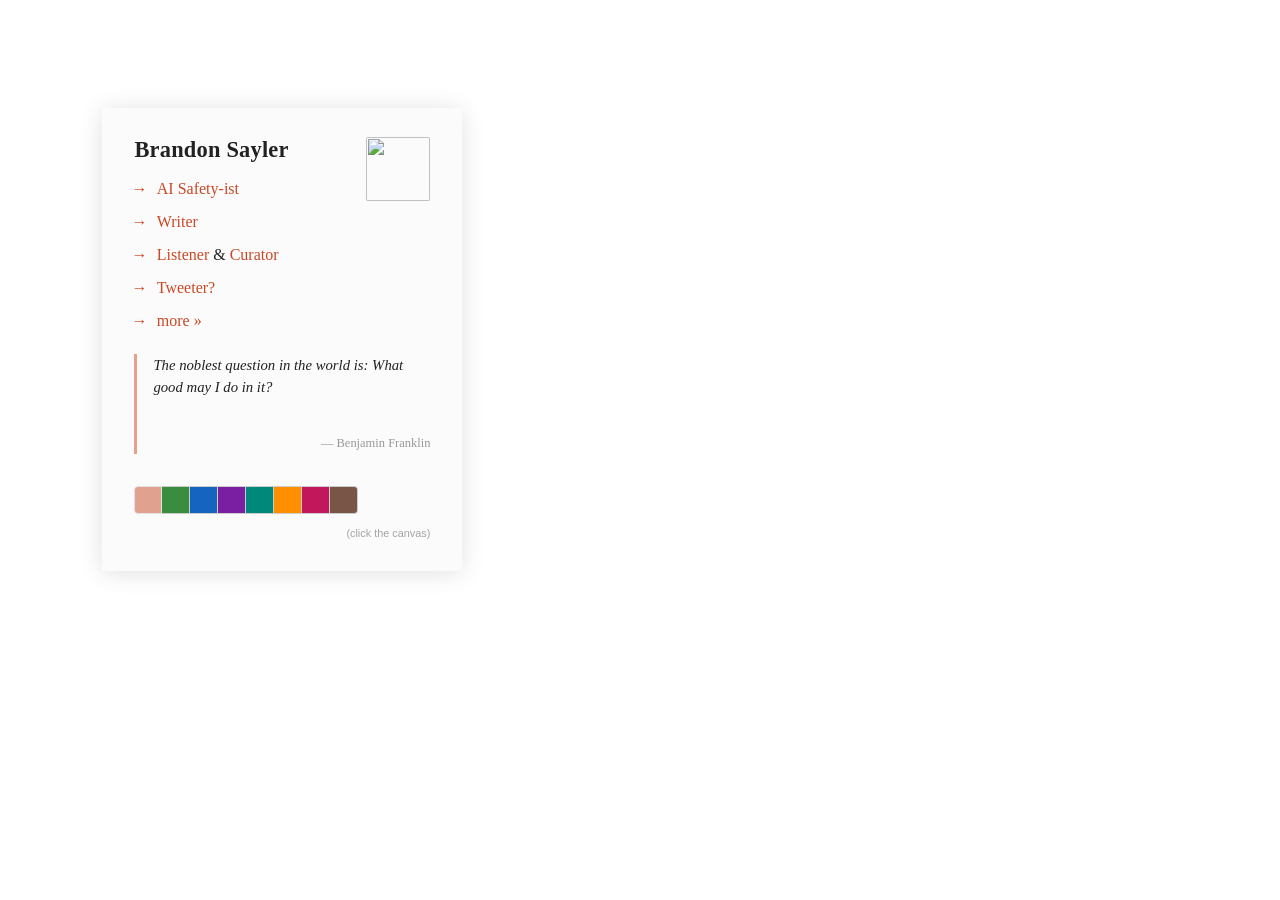
==== site/index.html @ 2794ffe9 "Initial commit: personal website with 8 fractal themes Interactive L-system fractal canvas inspired " ====
<!doctype html>
<html lang="en">
<head>
  <meta charset="utf-8">
  <meta name="viewport" content="width=device-width, initial-scale=1">
  <title>Brandon Sayler</title>
  <meta name="description" content="Brandon Sayler — AI safety researcher, writer, musician, philosopher.">
  <meta name="author" content="Brandon Sayler">
  <link rel="stylesheet" href="css/style.css">
</head>
<body class="theme-ember">
  <canvas id="canvas"></canvas>

  <!-- Floating cursor SVG -->
  <svg xmlns="http://www.w3.org/2000/svg" id="cursor-svg">
    <circle id="halo" class="ring" cx="0" cy="0" r="10" stroke-width="4" fill="none"></circle>
    <circle id="dot" class="ring" cx="0" cy="0" r="4"></circle>
  </svg>

  <div id="overlay">
    <div id="card-container">
      <div id="card" class="card">
        <!-- Theme photos (one visible per theme) -->
        <img class="theme-photo only-ember" src="img/brandon-1.jpg" alt="">
        <img class="theme-photo only-forest" src="img/brandon-3.jpg" alt="">
        <img class="theme-photo only-ocean" src="img/brandon-2.jpg" alt="">
        <img class="theme-photo only-violet" src="img/brandon-4.png" alt="">
        <img class="theme-photo only-aurora" src="img/yellow.jpg" alt="">
        <img class="theme-photo only-solar" src="img/red.jpg" alt="">
        <img class="theme-photo only-cosmic" src="img/green.jpg" alt="">
        <img class="theme-photo only-terra" src="img/blue.png" alt="">

        <h1>Brandon Sayler</h1>
        <ul class="links">
          <li><span class="arrow">&rarr;</span><a href="https://linkedin.com/in/brandonsayler">AI Safety-ist</a></li>
          <li><span class="arrow">&rarr;</span><a href="https://sayler.substack.com">Writer</a></li>
          <li><span class="arrow">&rarr;</span><a href="https://stats.fm/sayler">Listener</a> &amp; <a href="https://bit.ly/brandonsmusictaste">Curator</a></li>
          <li><span class="arrow">&rarr;</span><a href="https://x.com/brandonsayler">Tweeter?</a></li>
          <li><span class="arrow">&rarr;</span><a href="#" id="toggle-more">more &raquo;</a></li>
        </ul>

        <!-- Fixed quotes per theme (never change, shown/hidden by CSS) -->
        <blockquote>
          <span class="quote-text only-ember">
            The noblest question in the world is: What good may I do in it?
          </span>
          <span class="quote-text only-forest">
            He who has a why to live can bear almost any how.
          </span>
          <span class="quote-text only-ocean">
            The reasonable man adapts himself to the world; the unreasonable
            one persists in trying to adapt the world to himself. Therefore
            all progress depends on the unreasonable man.
          </span>
          <span class="quote-text only-violet">
            Poetry is when an emotion has found its thought and the thought has found words.
          </span>
          <span class="quote-text only-aurora">
            Somewhere, something incredible is waiting to be known.
          </span>
          <span class="quote-text only-solar">
            Any sufficiently advanced technology is indistinguishable from magic.
          </span>
          <span class="quote-text only-cosmic">
            Not only is the universe stranger than we imagine, it is stranger than we can imagine.
          </span>
          <span class="quote-text only-terra">
            Imagination is more important than knowledge. Knowledge is limited. Imagination encircles the world.
          </span>
          <small class="quote-author only-ember"><a href="https://en.wikipedia.org/wiki/Benjamin_Franklin" target="_blank" rel="noopener">Benjamin Franklin</a></small>
          <small class="quote-author only-forest"><a href="https://en.wikipedia.org/wiki/Friedrich_Nietzsche" target="_blank" rel="noopener">Friedrich Nietzsche</a></small>
          <small class="quote-author only-ocean"><a href="https://en.wikipedia.org/wiki/George_Bernard_Shaw" target="_blank" rel="noopener">George Bernard Shaw</a></small>
          <small class="quote-author only-violet"><a href="https://en.wikipedia.org/wiki/Robert_Frost" target="_blank" rel="noopener">Robert Frost</a></small>
          <small class="quote-author only-aurora"><a href="https://en.wikipedia.org/wiki/Carl_Sagan" target="_blank" rel="noopener">Carl Sagan</a></small>
          <small class="quote-author only-solar"><a href="https://en.wikipedia.org/wiki/Arthur_C._Clarke" target="_blank" rel="noopener">Arthur C. Clarke</a></small>
          <small class="quote-author only-cosmic"><a href="https://en.wikipedia.org/wiki/Arthur_Eddington" target="_blank" rel="noopener">Arthur Eddington</a></small>
          <small class="quote-author only-terra"><a href="https://en.wikipedia.org/wiki/Albert_Einstein" target="_blank" rel="noopener">Albert Einstein</a></small>
        </blockquote>

        <!-- Fractal selector buttons (colored dots) — 8 themes -->
        <div id="fractals" class="btn-row">
          <button class="fractal-btn first active" data-theme="ember" title="Sierpinski Triangle"></button>
          <button class="fractal-btn" data-theme="forest" title="Fractal Plant"></button>
          <button class="fractal-btn" data-theme="ocean" title="Koch Snowflake"></button>
          <button class="fractal-btn" data-theme="violet" title="Dragon Curve"></button>
          <button class="fractal-btn" data-theme="aurora" title="Julia Set"></button>
          <button class="fractal-btn" data-theme="solar" title="Lévy C Curve"></button>
          <button class="fractal-btn" data-theme="cosmic" title="Hilbert Curve"></button>
          <button class="fractal-btn last" data-theme="terra" title="Barnsley Fern"></button>
        </div>

        <!-- Canvas controls (trash + pause/play) -->
        <div id="controls" class="btn-row">
          <button id="btn-trash" class="ctrl-btn first" title="Clear canvas">&#128465;</button>
          <button id="btn-pause" class="ctrl-btn last" title="Pause">&#9646;&#9646;</button>
        </div>

        <small class="hint">(click the canvas)</small>
      </div>

      <div id="more" class="card">
        <p class="tagline">
          Researching AI safety. Writing about what matters.
          Interested in music, poetry, and philosophy.
        </p>

        <h2>Interests</h2>
        <ul class="interests">
          <li>AI Safety &amp; Alignment</li>
          <li>Philosophy of Mind</li>
          <li>Music</li>
          <li>Poetry</li>
        </ul>

        <div class="more-links">
          <a href="https://linkedin.com/in/brandonsayler" title="LinkedIn">LinkedIn</a>
          <span class="sep">&middot;</span>
          <a href="https://sayler.substack.com" title="Substack">Substack</a>
          <span class="sep">&middot;</span>
          <a href="https://stats.fm/sayler" title="stats.fm">stats.fm</a>
          <span class="sep">&middot;</span>
          <a href="https://x.com/brandonsayler" title="X / Twitter">Twitter</a>
        </div>

        <a id="toggle-less" href="#">&laquo; back</a>
      </div>
    </div>
  </div>

  <script src="js/canvas.js"></script>
  <script src="js/main.js"></script>
</body>
</html>
---- site/css/style.css ----
/* === Reset === */
*, *::before, *::after { box-sizing: border-box; margin: 0; padding: 0; }

html {
  font-size: 100%;
  -webkit-text-size-adjust: 100%;
}

body {
  font-family: 'Georgia', 'Times New Roman', serif;
  font-size: 1em;
  line-height: 1.6;
  color: #222;
  overflow: hidden;
  height: 100vh;
  width: 100vw;
  cursor: none; /* hide default cursor — we use the SVG floating cursor */
}

a {
  text-decoration: none;
  transition: color 0.4s;
}
a:hover {
  text-decoration: underline;
}

/* === Theme Colors (8 themes) === */
:root {
  --card-bg: rgba(250, 250, 250, 0.82);
  --card-shadow: rgba(0, 0, 0, 0.12);
}

/* Ember (red) */
.theme-ember { --accent: #c94925; --accent-light: #e8a08e; }
.theme-ember a { color: #c94925; }
.theme-ember a:visited { color: #e8a08e; }

/* Forest (green) */
.theme-forest { --accent: #3a8c3f; --accent-light: #7ac67e; }
.theme-forest a { color: #3a8c3f; }
.theme-forest a:visited { color: #7ac67e; }

/* Ocean (blue) */
.theme-ocean { --accent: #1565c0; --accent-light: #64b5f6; }
.theme-ocean a { color: #1565c0; }
.theme-ocean a:visited { color: #64b5f6; }

/* Violet (purple) */
.theme-violet { --accent: #7b1fa2; --accent-light: #ba68c8; }
.theme-violet a { color: #7b1fa2; }
.theme-violet a:visited { color: #ba68c8; }

/* Aurora (teal) */
.theme-aurora { --accent: #00897b; --accent-light: #4db6ac; }
.theme-aurora a { color: #00897b; }
.theme-aurora a:visited { color: #4db6ac; }

/* Solar (amber) */
.theme-solar { --accent: #ff8f00; --accent-light: #ffca28; }
.theme-solar a { color: #ff8f00; }
.theme-solar a:visited { color: #ffca28; }

/* Cosmic (pink) */
.theme-cosmic { --accent: #c2185b; --accent-light: #f06292; }
.theme-cosmic a { color: #c2185b; }
.theme-cosmic a:visited { color: #f06292; }

/* Terra (brown) */
.theme-terra { --accent: #795548; --accent-light: #a1887f; }
.theme-terra a { color: #795548; }
.theme-terra a:visited { color: #a1887f; }

/* === Canvas === */
#canvas {
  position: fixed;
  top: 0;
  left: 0;
  width: 100%;
  height: 100%;
  z-index: 0;
  cursor: none;
}

/* === Floating Cursor SVG === */
#cursor-svg {
  position: fixed;
  top: 0;
  left: 0;
  width: 100%;
  height: 100%;
  z-index: 0;
  pointer-events: none;
}

#halo, #dot {
  opacity: 0;
  transition: opacity 0.5s;
}

/* Only show cursor after mouse has moved */
html.moved #halo,
html.moved #dot {
  opacity: 0.7;
}

/* Cursor colors per theme */
.theme-ember #halo { stroke: #fdd017; }
.theme-ember #dot { fill: #fa0; }
.theme-forest #halo { stroke: #a5dd35; }
.theme-forest #dot { fill: #3a8c3f; }
.theme-ocean #halo { stroke: #88eeee; }
.theme-ocean #dot { fill: #6cc; }
.theme-violet #halo { stroke: #ba68c8; }
.theme-violet #dot { fill: #7b1fa2; }
.theme-aurora #halo { stroke: #80cbc4; }
.theme-aurora #dot { fill: #00897b; }
.theme-solar #halo { stroke: #ffe082; }
.theme-solar #dot { fill: #ff8f00; }
.theme-cosmic #halo { stroke: #f48fb1; }
.theme-cosmic #dot { fill: #c2185b; }
.theme-terra #halo { stroke: #bcaaa4; }
.theme-terra #dot { fill: #795548; }

/* === Overlay / Card === */
#overlay {
  position: relative;
  z-index: 1;
  display: flex;
  align-items: flex-start;
  justify-content: center;
  min-height: 100vh;
  padding-top: 12vh;
  pointer-events: none;
  -webkit-user-select: none;
  user-select: none;
}

#card-container {
  pointer-events: auto;
  cursor: auto; /* restore normal cursor inside card */
}

.card {
  background: var(--card-bg);
  backdrop-filter: blur(8px);
  -webkit-backdrop-filter: blur(8px);
  max-width: 340px;
  padding: 1.8em 2em;
  box-shadow: 0 2px 24px var(--card-shadow);
  border-radius: 4px;
  position: relative;
  overflow: auto;
}

#more {
  display: none;
}

/* === Theme Photos === */
.theme-photo {
  float: right;
  width: 0;
  height: 0;
  opacity: 0;
  transition: opacity 0.8s;
  border-radius: 2px;
}

/* Show the active theme's photo */
.theme-ember .only-ember.theme-photo,
.theme-forest .only-forest.theme-photo,
.theme-ocean .only-ocean.theme-photo,
.theme-violet .only-violet.theme-photo,
.theme-aurora .only-aurora.theme-photo,
.theme-solar .only-solar.theme-photo,
.theme-cosmic .only-cosmic.theme-photo,
.theme-terra .only-terra.theme-photo {
  width: 64px;
  height: 64px;
  opacity: 1;
  object-fit: cover;
}

/* === Typography === */
h1 {
  font-size: 1.4em;
  font-weight: bold;
  margin-bottom: 0.4em;
  line-height: 1.2;
  letter-spacing: 0.01em;
}

h2 {
  font-size: 0.95em;
  font-weight: bold;
  margin: 1em 0 0.4em;
  letter-spacing: 0.02em;
  text-transform: uppercase;
  color: #555;
}

/* === Links List === */
.links {
  list-style: none;
  margin: 0.6em 0;
}
.links li {
  line-height: 2;
}
.links .arrow {
  font-family: 'Courier New', monospace;
  display: inline-block;
  margin-right: 0.8em;
  color: var(--accent);
}

/* === Blockquote with per-theme quotes === */
blockquote {
  border-left: 3px solid var(--accent-light, #ddd);
  padding: 0 0 0 1em;
  margin: 1em 0 0.8em;
  min-height: 4.5em;
  overflow: hidden;
}

/* All quote elements hidden by default */
.quote-text,
.quote-author {
  display: block;
  height: 0;
  opacity: 0;
  overflow: hidden;
  transition: opacity 0.8s;
}

.quote-text {
  font-family: 'Georgia', serif;
  font-size: 0.92em;
  font-style: italic;
  line-height: 1.5;
  margin-bottom: 0.3em;
}

.quote-author {
  font-size: 0.78em;
  color: #999;
  text-align: right;
}
.quote-author::before {
  content: '\2014\00A0';
}
.quote-author a {
  color: #999;
  text-decoration: none;
  transition: color 0.3s;
}
.quote-author a:hover {
  color: var(--accent);
  text-decoration: underline;
}

/* Show active theme's quote */
.theme-ember .only-ember.quote-text,
.theme-ember .only-ember.quote-author,
.theme-forest .only-forest.quote-text,
.theme-forest .only-forest.quote-author,
.theme-ocean .only-ocean.quote-text,
.theme-ocean .only-ocean.quote-author,
.theme-violet .only-violet.quote-text,
.theme-violet .only-violet.quote-author,
.theme-aurora .only-aurora.quote-text,
.theme-aurora .only-aurora.quote-author,
.theme-solar .only-solar.quote-text,
.theme-solar .only-solar.quote-author,
.theme-cosmic .only-cosmic.quote-text,
.theme-cosmic .only-cosmic.quote-author,
.theme-terra .only-terra.quote-text,
.theme-terra .only-terra.quote-author {
  height: auto;
  opacity: 1;
}

/* === Button Row === */
.btn-row {
  display: flex;
  gap: 0;
  margin-top: 1.2em;
  float: left;
}

.btn-row + .btn-row {
  float: right;
  margin-left: 5px;
}

/* === Fractal Selector Buttons (colored dots) === */
.fractal-btn {
  width: 28px;
  height: 28px;
  border: 1px solid #ccc;
  border-left-width: 0;
  cursor: pointer;
  transition: transform 0.2s, opacity 0.3s;
  background: #bbb;
  border-radius: 0;
  display: inline-block;
  vertical-align: middle;
}
.fractal-btn.first {
  border-left-width: 1px;
  border-top-left-radius: 4px;
  border-bottom-left-radius: 4px;
}
.fractal-btn.last {
  border-top-right-radius: 4px;
  border-bottom-right-radius: 4px;
}
.fractal-btn:hover {
  opacity: 0.8;
}
.fractal-btn.active {
  opacity: 0.5;
}

/* Fractal button colors (8 themes) */
.fractal-btn[data-theme="ember"]  { background: #c94925; }
.fractal-btn[data-theme="forest"] { background: #3a8c3f; }
.fractal-btn[data-theme="ocean"]  { background: #1565c0; }
.fractal-btn[data-theme="violet"] { background: #7b1fa2; }
.fractal-btn[data-theme="aurora"] { background: #00897b; }
.fractal-btn[data-theme="solar"]  { background: #ff8f00; }
.fractal-btn[data-theme="cosmic"] { background: #c2185b; }
.fractal-btn[data-theme="terra"]  { background: #795548; }

/* === Control Buttons (trash + pause) === */
.ctrl-btn {
  width: 28px;
  height: 28px;
  border: 1px solid #ccc;
  border-left-width: 0;
  cursor: pointer;
  background: #f5f5f5;
  font-size: 12px;
  line-height: 28px;
  text-align: center;
  padding: 0;
  border-radius: 0;
  display: inline-block;
  vertical-align: middle;
  transition: background 0.2s;
}
.ctrl-btn.first {
  border-left-width: 1px;
  border-top-left-radius: 4px;
  border-bottom-left-radius: 4px;
}
.ctrl-btn.last {
  border-top-right-radius: 4px;
  border-bottom-right-radius: 4px;
}
.ctrl-btn:hover {
  background: #e6e6e6;
}

/* Hide controls until fractals are active */
#controls {
  visibility: hidden;
}
#controls.visible {
  visibility: visible;
}

/* === Hint === */
.hint {
  display: block;
  font-size: 0.68em;
  opacity: 0.4;
  text-align: right;
  margin-top: 1em;
  font-family: sans-serif;
  clear: both;
  padding-top: 1em;
}

/* === More panel === */
.tagline {
  font-family: 'Georgia', serif;
  font-size: 0.9em;
  line-height: 1.6;
  margin-bottom: 0.5em;
}

.interests {
  list-style: none;
  padding: 0;
  margin: 0 0 1em;
}
.interests li {
  font-family: sans-serif;
  font-size: 0.85em;
  line-height: 1.9;
  padding-left: 1.2em;
  position: relative;
}
.interests li::before {
  content: '\2022';
  position: absolute;
  left: 0;
  color: var(--accent);
}

.more-links {
  margin: 1.2em 0 0.8em;
  font-family: sans-serif;
  font-size: 0.85em;
}
.more-links .sep {
  margin: 0 0.5em;
  color: #999;
}

#toggle-less {
  display: inline-block;
  font-size: 0.85em;
  margin-top: 0.5em;
}

/* === Responsive === */
@media (max-width: 480px) {
  #overlay {
    padding-top: 6vh;
  }
  .card {
    max-width: 92vw;
    padding: 1.4em 1.4em;
  }
}

@media (min-width: 768px) {
  .card {
    max-width: 360px;
  }
  #overlay {
    justify-content: flex-start;
    padding-left: 8vw;
  }
}
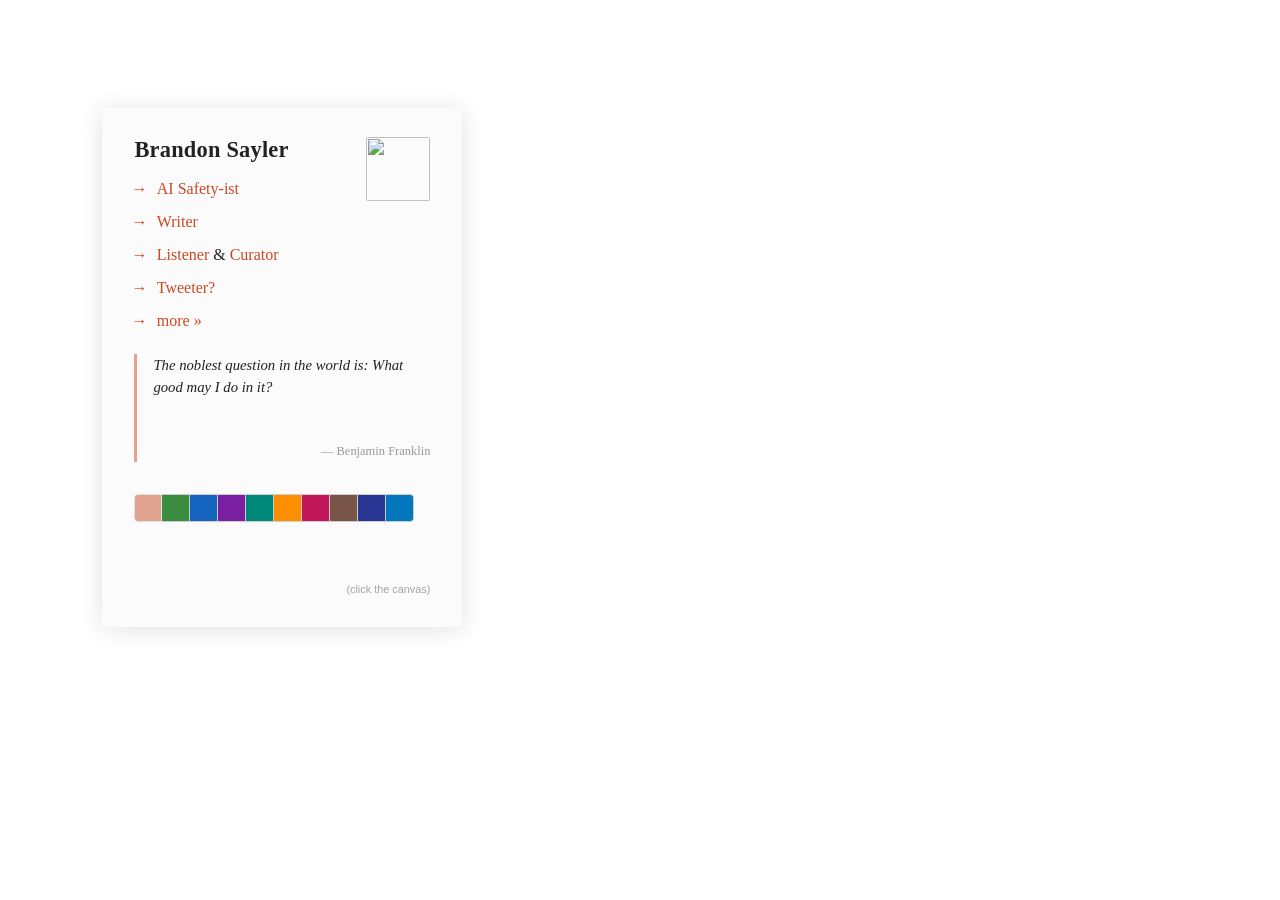
==== commit fd6513f7: "Infinite fractal generation + 2 new themes (10 total) - Increase L-system caps for longer generation" ====
--- a/site/index.html
+++ b/site/index.html
@@ -29,6 +29,8 @@
         <img class="theme-photo only-solar" src="img/red.jpg" alt="">
         <img class="theme-photo only-cosmic" src="img/green.jpg" alt="">
         <img class="theme-photo only-terra" src="img/blue.png" alt="">
+        <img class="theme-photo only-nebula" src="img/black.png" alt="">
+        <img class="theme-photo only-glacier" src="img/blue.png" alt="">
 
         <h1>Brandon Sayler</h1>
         <ul class="links">
@@ -67,6 +69,12 @@
           <span class="quote-text only-terra">
             Imagination is more important than knowledge. Knowledge is limited. Imagination encircles the world.
           </span>
+          <span class="quote-text only-nebula">
+            We are all in the gutter, but some of us are looking at the stars.
+          </span>
+          <span class="quote-text only-glacier">
+            Do not go where the path may lead, go instead where there is no path and leave a trail.
+          </span>
           <small class="quote-author only-ember"><a href="https://en.wikipedia.org/wiki/Benjamin_Franklin" target="_blank" rel="noopener">Benjamin Franklin</a></small>
           <small class="quote-author only-forest"><a href="https://en.wikipedia.org/wiki/Friedrich_Nietzsche" target="_blank" rel="noopener">Friedrich Nietzsche</a></small>
           <small class="quote-author only-ocean"><a href="https://en.wikipedia.org/wiki/George_Bernard_Shaw" target="_blank" rel="noopener">George Bernard Shaw</a></small>
@@ -75,6 +83,8 @@
           <small class="quote-author only-solar"><a href="https://en.wikipedia.org/wiki/Arthur_C._Clarke" target="_blank" rel="noopener">Arthur C. Clarke</a></small>
           <small class="quote-author only-cosmic"><a href="https://en.wikipedia.org/wiki/Arthur_Eddington" target="_blank" rel="noopener">Arthur Eddington</a></small>
           <small class="quote-author only-terra"><a href="https://en.wikipedia.org/wiki/Albert_Einstein" target="_blank" rel="noopener">Albert Einstein</a></small>
+          <small class="quote-author only-nebula"><a href="https://en.wikipedia.org/wiki/Oscar_Wilde" target="_blank" rel="noopener">Oscar Wilde</a></small>
+          <small class="quote-author only-glacier"><a href="https://en.wikipedia.org/wiki/Ralph_Waldo_Emerson" target="_blank" rel="noopener">Ralph Waldo Emerson</a></small>
         </blockquote>
 
         <!-- Fractal selector buttons (colored dots) — 8 themes -->
@@ -83,10 +93,12 @@
           <button class="fractal-btn" data-theme="forest" title="Fractal Plant"></button>
           <button class="fractal-btn" data-theme="ocean" title="Koch Snowflake"></button>
           <button class="fractal-btn" data-theme="violet" title="Dragon Curve"></button>
-          <button class="fractal-btn" data-theme="aurora" title="Julia Set"></button>
+          <button class="fractal-btn" data-theme="aurora" title="Pentigree"></button>
           <button class="fractal-btn" data-theme="solar" title="Lévy C Curve"></button>
-          <button class="fractal-btn" data-theme="cosmic" title="Hilbert Curve"></button>
-          <button class="fractal-btn last" data-theme="terra" title="Barnsley Fern"></button>
+          <button class="fractal-btn" data-theme="cosmic" title="Gosper Curve"></button>
+          <button class="fractal-btn" data-theme="terra" title="Barnsley Fern"></button>
+          <button class="fractal-btn" data-theme="nebula" title="Sierpinski Pentagon"></button>
+          <button class="fractal-btn last" data-theme="glacier" title="Vicsek Cross"></button>
         </div>
 
         <!-- Canvas controls (trash + pause/play) -->
--- a/site/css/style.css
+++ b/site/css/style.css
@@ -70,6 +70,16 @@
 .theme-terra { --accent: #795548; --accent-light: #a1887f; }
 .theme-terra a { color: #795548; }
 .theme-terra a:visited { color: #a1887f; }
+
+/* Nebula (indigo) */
+.theme-nebula { --accent: #283593; --accent-light: #5c6bc0; }
+.theme-nebula a { color: #283593; }
+.theme-nebula a:visited { color: #5c6bc0; }
+
+/* Glacier (ice blue) */
+.theme-glacier { --accent: #0277bd; --accent-light: #4fc3f7; }
+.theme-glacier a { color: #0277bd; }
+.theme-glacier a:visited { color: #4fc3f7; }
 
 /* === Canvas === */
 #canvas {
@@ -121,6 +131,10 @@
 .theme-cosmic #dot { fill: #c2185b; }
 .theme-terra #halo { stroke: #bcaaa4; }
 .theme-terra #dot { fill: #795548; }
+.theme-nebula #halo { stroke: #7986cb; }
+.theme-nebula #dot { fill: #283593; }
+.theme-glacier #halo { stroke: #81d4fa; }
+.theme-glacier #dot { fill: #0277bd; }
 
 /* === Overlay / Card === */
 #overlay {
@@ -175,7 +189,9 @@
 .theme-aurora .only-aurora.theme-photo,
 .theme-solar .only-solar.theme-photo,
 .theme-cosmic .only-cosmic.theme-photo,
-.theme-terra .only-terra.theme-photo {
+.theme-terra .only-terra.theme-photo,
+.theme-nebula .only-nebula.theme-photo,
+.theme-glacier .only-glacier.theme-photo {
   width: 64px;
   height: 64px;
   opacity: 1;
@@ -276,7 +292,11 @@
 .theme-cosmic .only-cosmic.quote-text,
 .theme-cosmic .only-cosmic.quote-author,
 .theme-terra .only-terra.quote-text,
-.theme-terra .only-terra.quote-author {
+.theme-terra .only-terra.quote-author,
+.theme-nebula .only-nebula.quote-text,
+.theme-nebula .only-nebula.quote-author,
+.theme-glacier .only-glacier.quote-text,
+.theme-glacier .only-glacier.quote-author {
   height: auto;
   opacity: 1;
 }
@@ -332,6 +352,8 @@
 .fractal-btn[data-theme="solar"]  { background: #ff8f00; }
 .fractal-btn[data-theme="cosmic"] { background: #c2185b; }
 .fractal-btn[data-theme="terra"]  { background: #795548; }
+.fractal-btn[data-theme="nebula"] { background: #283593; }
+.fractal-btn[data-theme="glacier"]{ background: #0277bd; }
 
 /* === Control Buttons (trash + pause) === */
 .ctrl-btn {
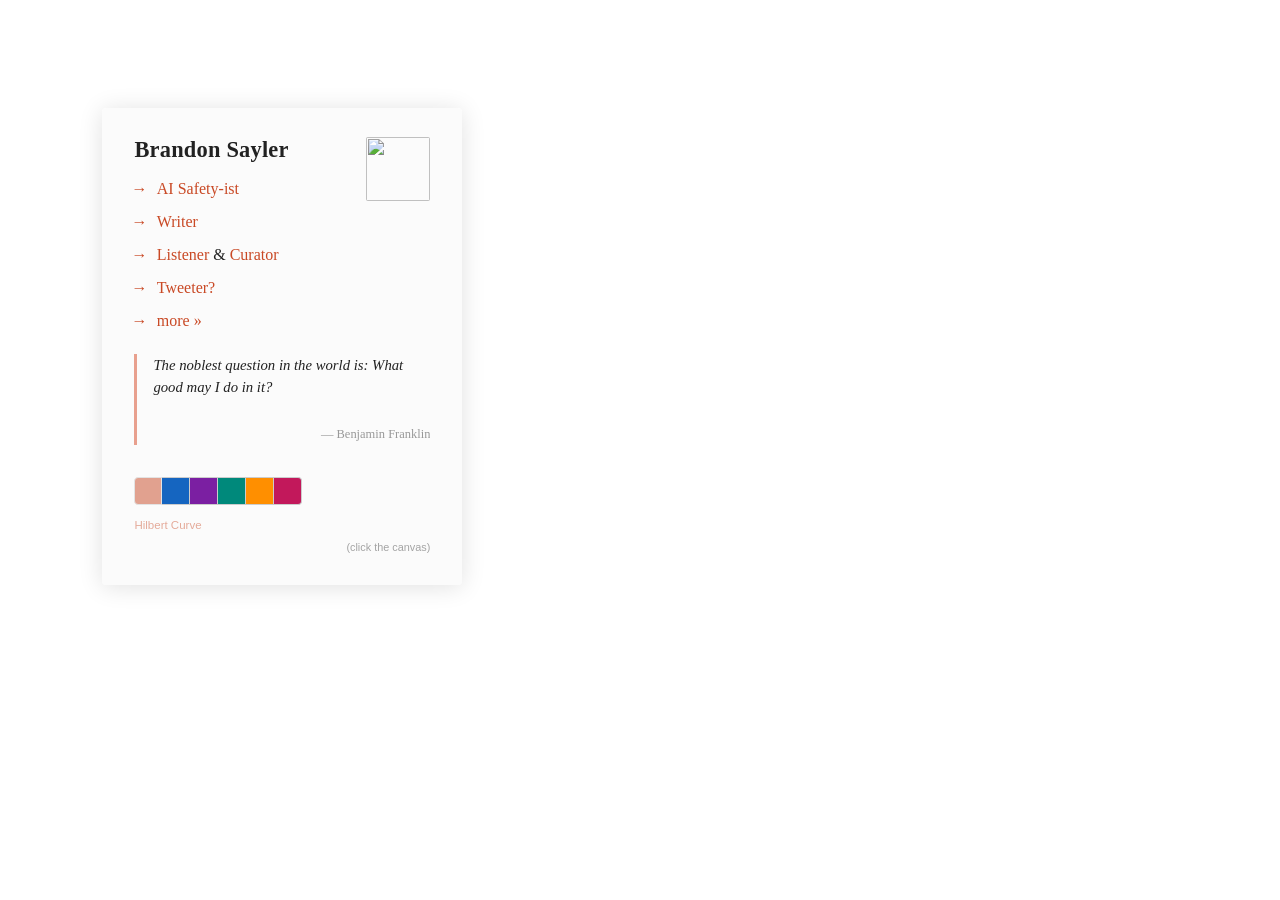
==== commit 5d01da3b: "6 L-system fractals with multi-color generation Replace 10 fractals (4 Soares originals + 3 IFS + 3 " ====
--- a/site/index.html
+++ b/site/index.html
@@ -20,17 +20,13 @@
   <div id="overlay">
     <div id="card-container">
       <div id="card" class="card">
-        <!-- Theme photos (one visible per theme) -->
+        <!-- Theme photos (one visible per theme, Brandon's photos doubled) -->
         <img class="theme-photo only-ember" src="img/brandon-1.jpg" alt="">
-        <img class="theme-photo only-forest" src="img/brandon-3.jpg" alt="">
         <img class="theme-photo only-ocean" src="img/brandon-2.jpg" alt="">
-        <img class="theme-photo only-violet" src="img/brandon-4.png" alt="">
-        <img class="theme-photo only-aurora" src="img/yellow.jpg" alt="">
-        <img class="theme-photo only-solar" src="img/red.jpg" alt="">
-        <img class="theme-photo only-cosmic" src="img/green.jpg" alt="">
-        <img class="theme-photo only-terra" src="img/blue.png" alt="">
-        <img class="theme-photo only-nebula" src="img/black.png" alt="">
-        <img class="theme-photo only-glacier" src="img/blue.png" alt="">
+        <img class="theme-photo only-violet" src="img/brandon-3.jpg" alt="">
+        <img class="theme-photo only-aurora" src="img/brandon-4.png" alt="">
+        <img class="theme-photo only-solar" src="img/brandon-1.jpg" alt="">
+        <img class="theme-photo only-cosmic" src="img/brandon-2.jpg" alt="">
 
         <h1>Brandon Sayler</h1>
         <ul class="links">
@@ -41,13 +37,10 @@
           <li><span class="arrow">&rarr;</span><a href="#" id="toggle-more">more &raquo;</a></li>
         </ul>
 
-        <!-- Fixed quotes per theme (never change, shown/hidden by CSS) -->
+        <!-- Fixed quotes per theme -->
         <blockquote>
           <span class="quote-text only-ember">
             The noblest question in the world is: What good may I do in it?
-          </span>
-          <span class="quote-text only-forest">
-            He who has a why to live can bear almost any how.
           </span>
           <span class="quote-text only-ocean">
             The reasonable man adapts himself to the world; the unreasonable
@@ -66,39 +59,22 @@
           <span class="quote-text only-cosmic">
             Not only is the universe stranger than we imagine, it is stranger than we can imagine.
           </span>
-          <span class="quote-text only-terra">
-            Imagination is more important than knowledge. Knowledge is limited. Imagination encircles the world.
-          </span>
-          <span class="quote-text only-nebula">
-            We are all in the gutter, but some of us are looking at the stars.
-          </span>
-          <span class="quote-text only-glacier">
-            Do not go where the path may lead, go instead where there is no path and leave a trail.
-          </span>
           <small class="quote-author only-ember"><a href="https://en.wikipedia.org/wiki/Benjamin_Franklin" target="_blank" rel="noopener">Benjamin Franklin</a></small>
-          <small class="quote-author only-forest"><a href="https://en.wikipedia.org/wiki/Friedrich_Nietzsche" target="_blank" rel="noopener">Friedrich Nietzsche</a></small>
           <small class="quote-author only-ocean"><a href="https://en.wikipedia.org/wiki/George_Bernard_Shaw" target="_blank" rel="noopener">George Bernard Shaw</a></small>
           <small class="quote-author only-violet"><a href="https://en.wikipedia.org/wiki/Robert_Frost" target="_blank" rel="noopener">Robert Frost</a></small>
           <small class="quote-author only-aurora"><a href="https://en.wikipedia.org/wiki/Carl_Sagan" target="_blank" rel="noopener">Carl Sagan</a></small>
           <small class="quote-author only-solar"><a href="https://en.wikipedia.org/wiki/Arthur_C._Clarke" target="_blank" rel="noopener">Arthur C. Clarke</a></small>
           <small class="quote-author only-cosmic"><a href="https://en.wikipedia.org/wiki/Arthur_Eddington" target="_blank" rel="noopener">Arthur Eddington</a></small>
-          <small class="quote-author only-terra"><a href="https://en.wikipedia.org/wiki/Albert_Einstein" target="_blank" rel="noopener">Albert Einstein</a></small>
-          <small class="quote-author only-nebula"><a href="https://en.wikipedia.org/wiki/Oscar_Wilde" target="_blank" rel="noopener">Oscar Wilde</a></small>
-          <small class="quote-author only-glacier"><a href="https://en.wikipedia.org/wiki/Ralph_Waldo_Emerson" target="_blank" rel="noopener">Ralph Waldo Emerson</a></small>
         </blockquote>
 
-        <!-- Fractal selector buttons (colored dots) — 8 themes -->
+        <!-- Fractal selector buttons (colored dots) — 6 themes -->
         <div id="fractals" class="btn-row">
-          <button class="fractal-btn first active" data-theme="ember" title="Sierpinski Triangle"></button>
-          <button class="fractal-btn" data-theme="forest" title="Fractal Plant"></button>
-          <button class="fractal-btn" data-theme="ocean" title="Koch Snowflake"></button>
-          <button class="fractal-btn" data-theme="violet" title="Dragon Curve"></button>
+          <button class="fractal-btn first active" data-theme="ember" title="Hilbert Curve"></button>
+          <button class="fractal-btn" data-theme="ocean" title="Sierpinski Arrowhead"></button>
+          <button class="fractal-btn" data-theme="violet" title="Terdragon"></button>
           <button class="fractal-btn" data-theme="aurora" title="Pentigree"></button>
           <button class="fractal-btn" data-theme="solar" title="Lévy C Curve"></button>
-          <button class="fractal-btn" data-theme="cosmic" title="Gosper Curve"></button>
-          <button class="fractal-btn" data-theme="terra" title="Barnsley Fern"></button>
-          <button class="fractal-btn" data-theme="nebula" title="Sierpinski Pentagon"></button>
-          <button class="fractal-btn last" data-theme="glacier" title="Vicsek Cross"></button>
+          <button class="fractal-btn last" data-theme="cosmic" title="Gosper Curve"></button>
         </div>
 
         <!-- Canvas controls (trash + pause/play) -->
@@ -106,6 +82,11 @@
           <button id="btn-trash" class="ctrl-btn first" title="Clear canvas">&#128465;</button>
           <button id="btn-pause" class="ctrl-btn last" title="Pause">&#9646;&#9646;</button>
         </div>
+
+        <!-- Wikipedia link for current fractal -->
+        <a id="fractal-wiki" class="fractal-wiki" href="https://en.wikipedia.org/wiki/Hilbert_curve" target="_blank" rel="noopener">
+          Hilbert Curve
+        </a>
 
         <small class="hint">(click the canvas)</small>
       </div>
--- a/site/css/style.css
+++ b/site/css/style.css
@@ -25,7 +25,7 @@
   text-decoration: underline;
 }
 
-/* === Theme Colors (8 themes) === */
+/* === Theme Colors (6 themes) === */
 :root {
   --card-bg: rgba(250, 250, 250, 0.82);
   --card-shadow: rgba(0, 0, 0, 0.12);
@@ -36,11 +36,6 @@
 .theme-ember a { color: #c94925; }
 .theme-ember a:visited { color: #e8a08e; }
 
-/* Forest (green) */
-.theme-forest { --accent: #3a8c3f; --accent-light: #7ac67e; }
-.theme-forest a { color: #3a8c3f; }
-.theme-forest a:visited { color: #7ac67e; }
-
 /* Ocean (blue) */
 .theme-ocean { --accent: #1565c0; --accent-light: #64b5f6; }
 .theme-ocean a { color: #1565c0; }
@@ -65,21 +60,6 @@
 .theme-cosmic { --accent: #c2185b; --accent-light: #f06292; }
 .theme-cosmic a { color: #c2185b; }
 .theme-cosmic a:visited { color: #f06292; }
-
-/* Terra (brown) */
-.theme-terra { --accent: #795548; --accent-light: #a1887f; }
-.theme-terra a { color: #795548; }
-.theme-terra a:visited { color: #a1887f; }
-
-/* Nebula (indigo) */
-.theme-nebula { --accent: #283593; --accent-light: #5c6bc0; }
-.theme-nebula a { color: #283593; }
-.theme-nebula a:visited { color: #5c6bc0; }
-
-/* Glacier (ice blue) */
-.theme-glacier { --accent: #0277bd; --accent-light: #4fc3f7; }
-.theme-glacier a { color: #0277bd; }
-.theme-glacier a:visited { color: #4fc3f7; }
 
 /* === Canvas === */
 #canvas {
@@ -117,8 +97,6 @@
 /* Cursor colors per theme */
 .theme-ember #halo { stroke: #fdd017; }
 .theme-ember #dot { fill: #fa0; }
-.theme-forest #halo { stroke: #a5dd35; }
-.theme-forest #dot { fill: #3a8c3f; }
 .theme-ocean #halo { stroke: #88eeee; }
 .theme-ocean #dot { fill: #6cc; }
 .theme-violet #halo { stroke: #ba68c8; }
@@ -129,12 +107,6 @@
 .theme-solar #dot { fill: #ff8f00; }
 .theme-cosmic #halo { stroke: #f48fb1; }
 .theme-cosmic #dot { fill: #c2185b; }
-.theme-terra #halo { stroke: #bcaaa4; }
-.theme-terra #dot { fill: #795548; }
-.theme-nebula #halo { stroke: #7986cb; }
-.theme-nebula #dot { fill: #283593; }
-.theme-glacier #halo { stroke: #81d4fa; }
-.theme-glacier #dot { fill: #0277bd; }
 
 /* === Overlay / Card === */
 #overlay {
@@ -183,15 +155,11 @@
 
 /* Show the active theme's photo */
 .theme-ember .only-ember.theme-photo,
-.theme-forest .only-forest.theme-photo,
 .theme-ocean .only-ocean.theme-photo,
 .theme-violet .only-violet.theme-photo,
 .theme-aurora .only-aurora.theme-photo,
 .theme-solar .only-solar.theme-photo,
-.theme-cosmic .only-cosmic.theme-photo,
-.theme-terra .only-terra.theme-photo,
-.theme-nebula .only-nebula.theme-photo,
-.theme-glacier .only-glacier.theme-photo {
+.theme-cosmic .only-cosmic.theme-photo {
   width: 64px;
   height: 64px;
   opacity: 1;
@@ -279,8 +247,6 @@
 /* Show active theme's quote */
 .theme-ember .only-ember.quote-text,
 .theme-ember .only-ember.quote-author,
-.theme-forest .only-forest.quote-text,
-.theme-forest .only-forest.quote-author,
 .theme-ocean .only-ocean.quote-text,
 .theme-ocean .only-ocean.quote-author,
 .theme-violet .only-violet.quote-text,
@@ -290,13 +256,7 @@
 .theme-solar .only-solar.quote-text,
 .theme-solar .only-solar.quote-author,
 .theme-cosmic .only-cosmic.quote-text,
-.theme-cosmic .only-cosmic.quote-author,
-.theme-terra .only-terra.quote-text,
-.theme-terra .only-terra.quote-author,
-.theme-nebula .only-nebula.quote-text,
-.theme-nebula .only-nebula.quote-author,
-.theme-glacier .only-glacier.quote-text,
-.theme-glacier .only-glacier.quote-author {
+.theme-cosmic .only-cosmic.quote-author {
   height: auto;
   opacity: 1;
 }
@@ -343,17 +303,13 @@
   opacity: 0.5;
 }
 
-/* Fractal button colors (8 themes) */
+/* Fractal button colors (6 themes) */
 .fractal-btn[data-theme="ember"]  { background: #c94925; }
-.fractal-btn[data-theme="forest"] { background: #3a8c3f; }
 .fractal-btn[data-theme="ocean"]  { background: #1565c0; }
 .fractal-btn[data-theme="violet"] { background: #7b1fa2; }
 .fractal-btn[data-theme="aurora"] { background: #00897b; }
 .fractal-btn[data-theme="solar"]  { background: #ff8f00; }
 .fractal-btn[data-theme="cosmic"] { background: #c2185b; }
-.fractal-btn[data-theme="terra"]  { background: #795548; }
-.fractal-btn[data-theme="nebula"] { background: #283593; }
-.fractal-btn[data-theme="glacier"]{ background: #0277bd; }
 
 /* === Control Buttons (trash + pause) === */
 .ctrl-btn {
@@ -393,16 +349,28 @@
   visibility: visible;
 }
 
+/* === Wikipedia fractal link === */
+.fractal-wiki {
+  display: block;
+  clear: both;
+  padding-top: 1em;
+  font-family: sans-serif;
+  font-size: 0.72em;
+  opacity: 0.45;
+  transition: opacity 0.3s;
+}
+.fractal-wiki:hover {
+  opacity: 0.8;
+}
+
 /* === Hint === */
 .hint {
   display: block;
   font-size: 0.68em;
   opacity: 0.4;
   text-align: right;
-  margin-top: 1em;
+  margin-top: 0.4em;
   font-family: sans-serif;
-  clear: both;
-  padding-top: 1em;
 }
 
 /* === More panel === */
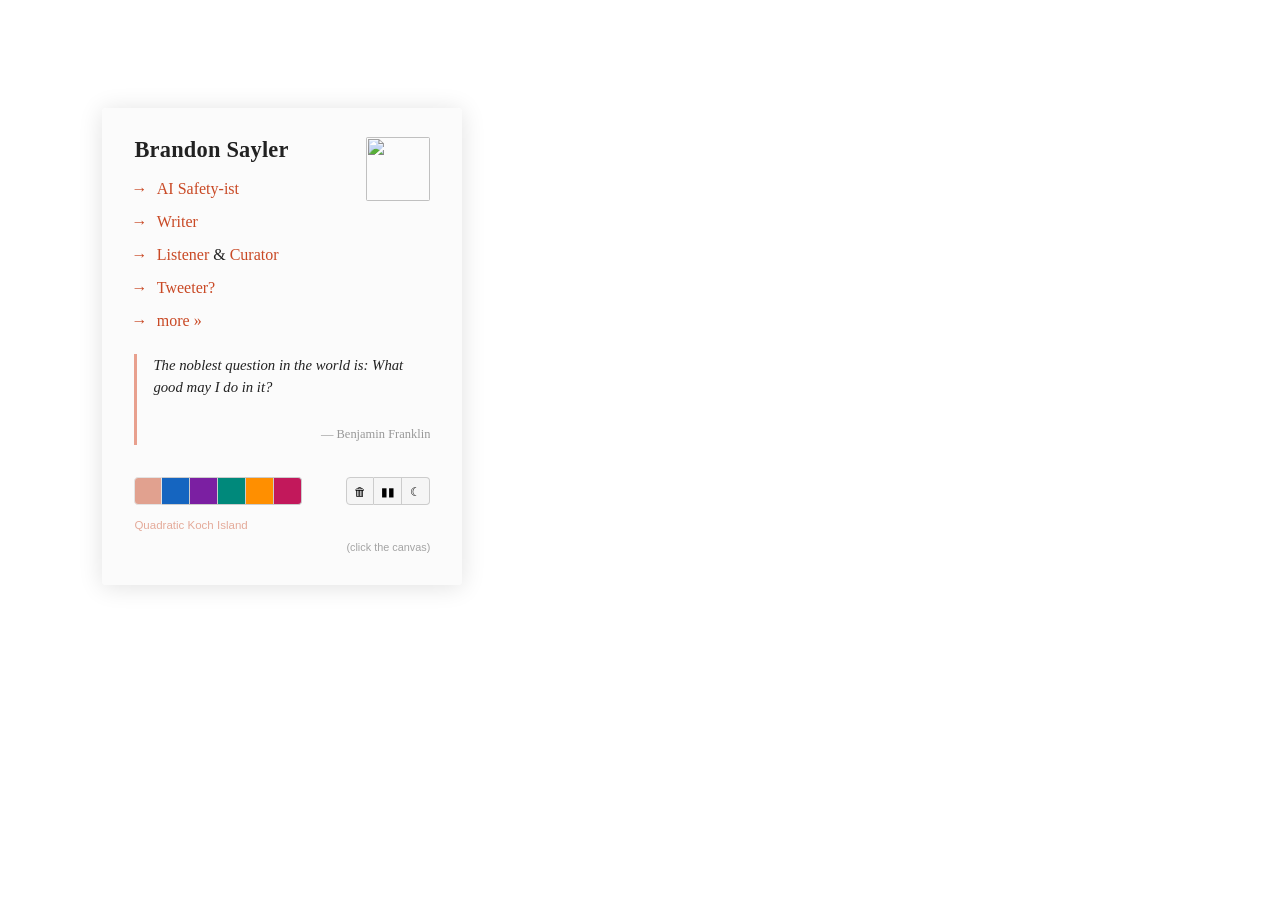
==== commit 877987d5: "Refine fractals, fix colors, add dark mode Replace Hilbert Curve and Sierpinski Arrowhead with Quadr" ====
--- a/site/index.html
+++ b/site/index.html
@@ -69,23 +69,24 @@
 
         <!-- Fractal selector buttons (colored dots) — 6 themes -->
         <div id="fractals" class="btn-row">
-          <button class="fractal-btn first active" data-theme="ember" title="Hilbert Curve"></button>
-          <button class="fractal-btn" data-theme="ocean" title="Sierpinski Arrowhead"></button>
+          <button class="fractal-btn first active" data-theme="ember" title="Quadratic Koch Island"></button>
+          <button class="fractal-btn" data-theme="ocean" title="Minkowski Sausage"></button>
           <button class="fractal-btn" data-theme="violet" title="Terdragon"></button>
           <button class="fractal-btn" data-theme="aurora" title="Pentigree"></button>
           <button class="fractal-btn" data-theme="solar" title="Lévy C Curve"></button>
           <button class="fractal-btn last" data-theme="cosmic" title="Gosper Curve"></button>
         </div>
 
-        <!-- Canvas controls (trash + pause/play) -->
+        <!-- Canvas controls (trash + pause/play + dark mode) -->
         <div id="controls" class="btn-row">
           <button id="btn-trash" class="ctrl-btn first" title="Clear canvas">&#128465;</button>
-          <button id="btn-pause" class="ctrl-btn last" title="Pause">&#9646;&#9646;</button>
+          <button id="btn-pause" class="ctrl-btn" title="Pause">&#9646;&#9646;</button>
+          <button id="btn-darkmode" class="ctrl-btn last" title="Toggle dark mode">&#9790;</button>
         </div>
 
         <!-- Wikipedia link for current fractal -->
-        <a id="fractal-wiki" class="fractal-wiki" href="https://en.wikipedia.org/wiki/Hilbert_curve" target="_blank" rel="noopener">
-          Hilbert Curve
+        <a id="fractal-wiki" class="fractal-wiki" href="https://en.wikipedia.org/wiki/Koch_snowflake#Variants" target="_blank" rel="noopener">
+          Quadratic Koch Island
         </a>
 
         <small class="hint">(click the canvas)</small>
@@ -93,8 +94,10 @@
 
       <div id="more" class="card">
         <p class="tagline">
-          Researching AI safety. Writing about what matters.
-          Interested in music, poetry, and philosophy.
+          Researching AI safety. Interested in music, poetry,
+          philosophy, and experimenting. Contact me via
+          <a href="https://x.com/brandonsayler">Twitter DM</a> or
+          <a href="https://linkedin.com/in/brandonsayler">LinkedIn</a>.
         </p>
 
         <h2>Interests</h2>
--- a/site/css/style.css
+++ b/site/css/style.css
@@ -341,13 +341,7 @@
   background: #e6e6e6;
 }
 
-/* Hide controls until fractals are active */
-#controls {
-  visibility: hidden;
-}
-#controls.visible {
-  visibility: visible;
-}
+/* Controls always visible (dark mode toggle needs to be accessible) */
 
 /* === Wikipedia fractal link === */
 .fractal-wiki {
@@ -416,6 +410,63 @@
   margin-top: 0.5em;
 }
 
+/* === Dark Mode === */
+html[data-mode="dark"] {
+  --card-bg: rgba(30, 30, 35, 0.88);
+  --card-shadow: rgba(0, 0, 0, 0.4);
+}
+
+html[data-mode="dark"] body {
+  background-color: #1a1a1e;
+  color: #e0e0e0;
+}
+
+html[data-mode="dark"] .card {
+  border: 1px solid rgba(255, 255, 255, 0.08);
+}
+
+html[data-mode="dark"] h2 {
+  color: #aaa;
+}
+
+html[data-mode="dark"] .quote-author,
+html[data-mode="dark"] .quote-author a {
+  color: #888;
+}
+
+/* Dark mode link colors (lighter for contrast) */
+html[data-mode="dark"] .theme-ember a { color: #e8a08e; }
+html[data-mode="dark"] .theme-ember a:visited { color: #f0c0b0; }
+html[data-mode="dark"] .theme-ocean a { color: #64b5f6; }
+html[data-mode="dark"] .theme-ocean a:visited { color: #90caf9; }
+html[data-mode="dark"] .theme-violet a { color: #ba68c8; }
+html[data-mode="dark"] .theme-violet a:visited { color: #ce93d8; }
+html[data-mode="dark"] .theme-aurora a { color: #4db6ac; }
+html[data-mode="dark"] .theme-aurora a:visited { color: #80cbc4; }
+html[data-mode="dark"] .theme-solar a { color: #ffca28; }
+html[data-mode="dark"] .theme-solar a:visited { color: #ffe082; }
+html[data-mode="dark"] .theme-cosmic a { color: #f06292; }
+html[data-mode="dark"] .theme-cosmic a:visited { color: #f48fb1; }
+
+/* Dark mode buttons */
+html[data-mode="dark"] .ctrl-btn {
+  background: #333;
+  border-color: #555;
+  color: #ddd;
+}
+html[data-mode="dark"] .ctrl-btn:hover {
+  background: #444;
+}
+html[data-mode="dark"] .fractal-btn {
+  border-color: #555;
+}
+
+/* Dark mode misc */
+html[data-mode="dark"] .more-links .sep { color: #666; }
+html[data-mode="dark"] .interests li::before { color: var(--accent-light); }
+html[data-mode="dark"] .hint { color: #888; }
+html[data-mode="dark"] .fractal-wiki { color: var(--accent-light); }
+
 /* === Responsive === */
 @media (max-width: 480px) {
   #overlay {
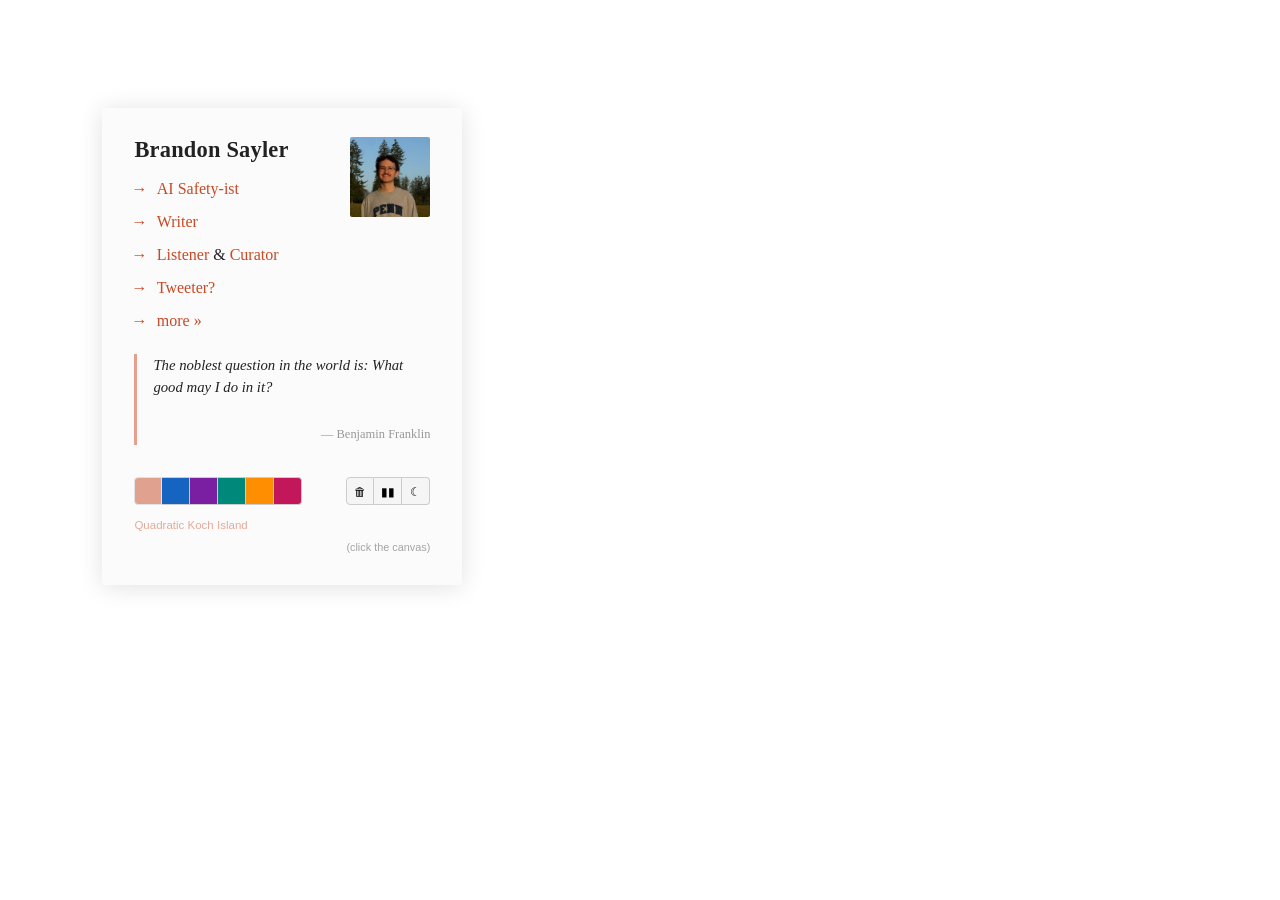
==== commit 55fa8df5: "Overhaul quotes, photos, fractal, dark mode, more section, easter egg - Replace all 6 quotes (Kabir," ====
--- a/site/index.html
+++ b/site/index.html
@@ -7,6 +7,12 @@
   <meta name="description" content="Brandon Sayler — AI safety researcher, writer, musician, philosopher.">
   <meta name="author" content="Brandon Sayler">
   <link rel="stylesheet" href="css/style.css">
+  <script>
+    // Prevent flash of light mode on dark-preference systems
+    if (window.matchMedia && window.matchMedia('(prefers-color-scheme: dark)').matches) {
+      document.documentElement.setAttribute('data-mode', 'dark');
+    }
+  </script>
 </head>
 <body class="theme-ember">
   <canvas id="canvas"></canvas>
@@ -20,13 +26,13 @@
   <div id="overlay">
     <div id="card-container">
       <div id="card" class="card">
-        <!-- Theme photos (one visible per theme, Brandon's photos doubled) -->
-        <img class="theme-photo only-ember" src="img/brandon-1.jpg" alt="">
-        <img class="theme-photo only-ocean" src="img/brandon-2.jpg" alt="">
-        <img class="theme-photo only-violet" src="img/brandon-3.jpg" alt="">
-        <img class="theme-photo only-aurora" src="img/brandon-4.png" alt="">
-        <img class="theme-photo only-solar" src="img/brandon-1.jpg" alt="">
-        <img class="theme-photo only-cosmic" src="img/brandon-2.jpg" alt="">
+        <!-- Theme photos (one per theme) -->
+        <img class="theme-photo only-ember" src="img/ember.jpg" alt="">
+        <img class="theme-photo only-ocean" src="img/ocean.jpg" alt="">
+        <img class="theme-photo only-violet" src="img/violet.jpg" alt="">
+        <img class="theme-photo only-aurora" src="img/aurora.jpg" alt="">
+        <img class="theme-photo only-solar" src="img/solar.jpg" alt="">
+        <img class="theme-photo only-cosmic" src="img/cosmic.jpg" alt="">
 
         <h1>Brandon Sayler</h1>
         <ul class="links">
@@ -43,34 +49,32 @@
             The noblest question in the world is: What good may I do in it?
           </span>
           <span class="quote-text only-ocean">
-            The reasonable man adapts himself to the world; the unreasonable
-            one persists in trying to adapt the world to himself. Therefore
-            all progress depends on the unreasonable man.
+            No thread emerges from the empty shuttle, no shed stands ready for picking and beating&mdash;the yarn in the heddles is tangled. Kabir says, let go of the mess, let that poor wish remain unfulfilled.
           </span>
           <span class="quote-text only-violet">
-            Poetry is when an emotion has found its thought and the thought has found words.
+            Why am I timid when my aim is liberation? There is nothing whatsoever that remains difficult as one gets used to it. Thus, through habituation with slight pain, even great pain becomes bearable. Do you not consider the pain of bugs, gadflies, and mosquitoes, of thirst and hunger, and the irritation of a serious rash and the like as insignificant?
           </span>
           <span class="quote-text only-aurora">
-            Somewhere, something incredible is waiting to be known.
+            It was raining outside. The little drops fell on the rooftops, on the streets &hellip; maybe also on the mountains&hellip;.drops of water hung from clotheslines and played tag and sometimes one of them would fall and before it fell it would S&nbsp;T&nbsp;R&nbsp;E&nbsp;T&nbsp;C&nbsp;H and S&nbsp;T&nbsp;R&nbsp;E&nbsp;T&nbsp;C&nbsp;H because you could see it was hard for it to let go. It had been raining for a week&hellip;and the clouds were so swollen they were right on the roof tops.
           </span>
           <span class="quote-text only-solar">
-            Any sufficiently advanced technology is indistinguishable from magic.
+            I don&rsquo;t think any artist really knows why a song gets popular.
           </span>
           <span class="quote-text only-cosmic">
-            Not only is the universe stranger than we imagine, it is stranger than we can imagine.
+            The phrase is: &ldquo;What if it was a gift?&rdquo; Whatever happens to you, no matter how bad, no matter how bleak you feel, ask yourself, &ldquo;What if it was a gift?&rdquo; and then try to rationalize a way it could be so.
           </span>
           <small class="quote-author only-ember"><a href="https://en.wikipedia.org/wiki/Benjamin_Franklin" target="_blank" rel="noopener">Benjamin Franklin</a></small>
-          <small class="quote-author only-ocean"><a href="https://en.wikipedia.org/wiki/George_Bernard_Shaw" target="_blank" rel="noopener">George Bernard Shaw</a></small>
-          <small class="quote-author only-violet"><a href="https://en.wikipedia.org/wiki/Robert_Frost" target="_blank" rel="noopener">Robert Frost</a></small>
-          <small class="quote-author only-aurora"><a href="https://en.wikipedia.org/wiki/Carl_Sagan" target="_blank" rel="noopener">Carl Sagan</a></small>
-          <small class="quote-author only-solar"><a href="https://en.wikipedia.org/wiki/Arthur_C._Clarke" target="_blank" rel="noopener">Arthur C. Clarke</a></small>
-          <small class="quote-author only-cosmic"><a href="https://en.wikipedia.org/wiki/Arthur_Eddington" target="_blank" rel="noopener">Arthur Eddington</a></small>
+          <small class="quote-author only-ocean"><a href="https://en.wikipedia.org/wiki/Kabir" target="_blank" rel="noopener">Kabir</a></small>
+          <small class="quote-author only-violet"><a href="https://en.wikipedia.org/wiki/%C5%9A%C4%81ntideva" target="_blank" rel="noopener">&#x15A;&#x101;ntideva</a></small>
+          <small class="quote-author only-aurora"><a href="https://en.wikipedia.org/wiki/Merc%C3%A8_Rodoreda" target="_blank" rel="noopener">Merc&egrave; Rodoreda</a></small>
+          <small class="quote-author only-solar"><a href="https://en.wikipedia.org/wiki/Chick_Corea" target="_blank" rel="noopener">Chick Corea</a></small>
+          <small class="quote-author only-cosmic"><a href="https://en.wikipedia.org/wiki/Mark_Manson" target="_blank" rel="noopener">Mark Manson</a></small>
         </blockquote>
 
         <!-- Fractal selector buttons (colored dots) — 6 themes -->
         <div id="fractals" class="btn-row">
           <button class="fractal-btn first active" data-theme="ember" title="Quadratic Koch Island"></button>
-          <button class="fractal-btn" data-theme="ocean" title="Minkowski Sausage"></button>
+          <button class="fractal-btn" data-theme="ocean" title="Julia Dendrite"></button>
           <button class="fractal-btn" data-theme="violet" title="Terdragon"></button>
           <button class="fractal-btn" data-theme="aurora" title="Pentigree"></button>
           <button class="fractal-btn" data-theme="solar" title="Lévy C Curve"></button>
@@ -95,17 +99,23 @@
       <div id="more" class="card">
         <p class="tagline">
           Researching AI safety. Interested in music, poetry,
-          philosophy, and experimenting. Contact me via
-          <a href="https://x.com/brandonsayler">Twitter DM</a> or
-          <a href="https://linkedin.com/in/brandonsayler">LinkedIn</a>.
+          philosophy, and experimenting (and
+          <a href="https://untappd.com/user/brandon_sayler" target="_blank" rel="noopener">connoisseurship</a>).
+          More about me <a href="https://sayler.substack.com/about" target="_blank" rel="noopener">here</a>.
         </p>
 
-        <h2>Interests</h2>
+        <p class="tagline" style="font-size: 0.8em; opacity: 0.7; margin-top: 0.3em;">
+          Website heavily inspired by Nate Soares at
+          <a href="http://so8res.com" target="_blank" rel="noopener">so8res.com</a>.
+        </p>
+
+        <h2>Research Interests</h2>
         <ul class="interests">
-          <li>AI Safety &amp; Alignment</li>
-          <li>Philosophy of Mind</li>
-          <li>Music</li>
-          <li>Poetry</li>
+          <li><a href="https://forum.effectivealtruism.org/topics/macrostrategy" target="_blank" rel="noopener">Macrostrategy</a></li>
+          <li><a href="https://www.utilitarianism.com/nu/nufaq.html" target="_blank" rel="noopener">Normative</a> and <a href="https://forum.effectivealtruism.org/posts/ZysrrTzMipZJor6EW/moral-anti-realism-introduction-and-summary" target="_blank" rel="noopener">Meta</a> Ethics</li>
+          <li>Formal <a href="https://forum.effectivealtruism.org/posts/ygetruijHKYpmkWAs/discussions-of-longtermism-should-focus-on-the-problem-of" target="_blank" rel="noopener">Epistemology</a></li>
+          <li><a href="https://www.aisi.gov.uk/category/science-of-evaluations" target="_blank" rel="noopener">Science of Evaluations</a></li>
+          <li>Entrepreneurship</li>
         </ul>
 
         <div class="more-links">
--- a/site/css/style.css
+++ b/site/css/style.css
@@ -15,6 +15,7 @@
   height: 100vh;
   width: 100vw;
   cursor: none; /* hide default cursor — we use the SVG floating cursor */
+  transition: background-color 0.25s ease, color 0.25s ease;
 }
 
 a {
@@ -108,6 +109,19 @@
 .theme-cosmic #halo { stroke: #f48fb1; }
 .theme-cosmic #dot { fill: #c2185b; }
 
+/* Cursor trail dots */
+.trail-dot {
+  position: fixed;
+  pointer-events: none;
+  z-index: 0;
+  width: 5px;
+  height: 5px;
+  border-radius: 50%;
+  background: var(--accent);
+  opacity: 0;
+  transition: none;
+}
+
 /* === Overlay / Card === */
 #overlay {
   position: relative;
@@ -137,6 +151,12 @@
   border-radius: 4px;
   position: relative;
   overflow: auto;
+  transition: box-shadow 0.6s ease, background-color 0.25s ease, border-color 0.25s ease;
+}
+
+/* Brief glow on theme switch */
+.card.theme-glow {
+  box-shadow: 0 0 20px 4px var(--accent-light);
 }
 
 #more {
@@ -160,8 +180,8 @@
 .theme-aurora .only-aurora.theme-photo,
 .theme-solar .only-solar.theme-photo,
 .theme-cosmic .only-cosmic.theme-photo {
-  width: 64px;
-  height: 64px;
+  width: 80px;
+  height: 80px;
   opacity: 1;
   object-fit: cover;
 }
@@ -182,6 +202,7 @@
   letter-spacing: 0.02em;
   text-transform: uppercase;
   color: #555;
+  transition: color 0.25s ease;
 }
 
 /* === Links List === */
@@ -197,6 +218,10 @@
   display: inline-block;
   margin-right: 0.8em;
   color: var(--accent);
+  transition: transform 0.25s ease;
+}
+.links li:hover .arrow {
+  transform: translateX(4px);
 }
 
 /* === Blockquote with per-theme quotes === */
@@ -326,7 +351,7 @@
   border-radius: 0;
   display: inline-block;
   vertical-align: middle;
-  transition: background 0.2s;
+  transition: background 0.2s, color 0.25s ease, border-color 0.25s ease;
 }
 .ctrl-btn.first {
   border-left-width: 1px;
